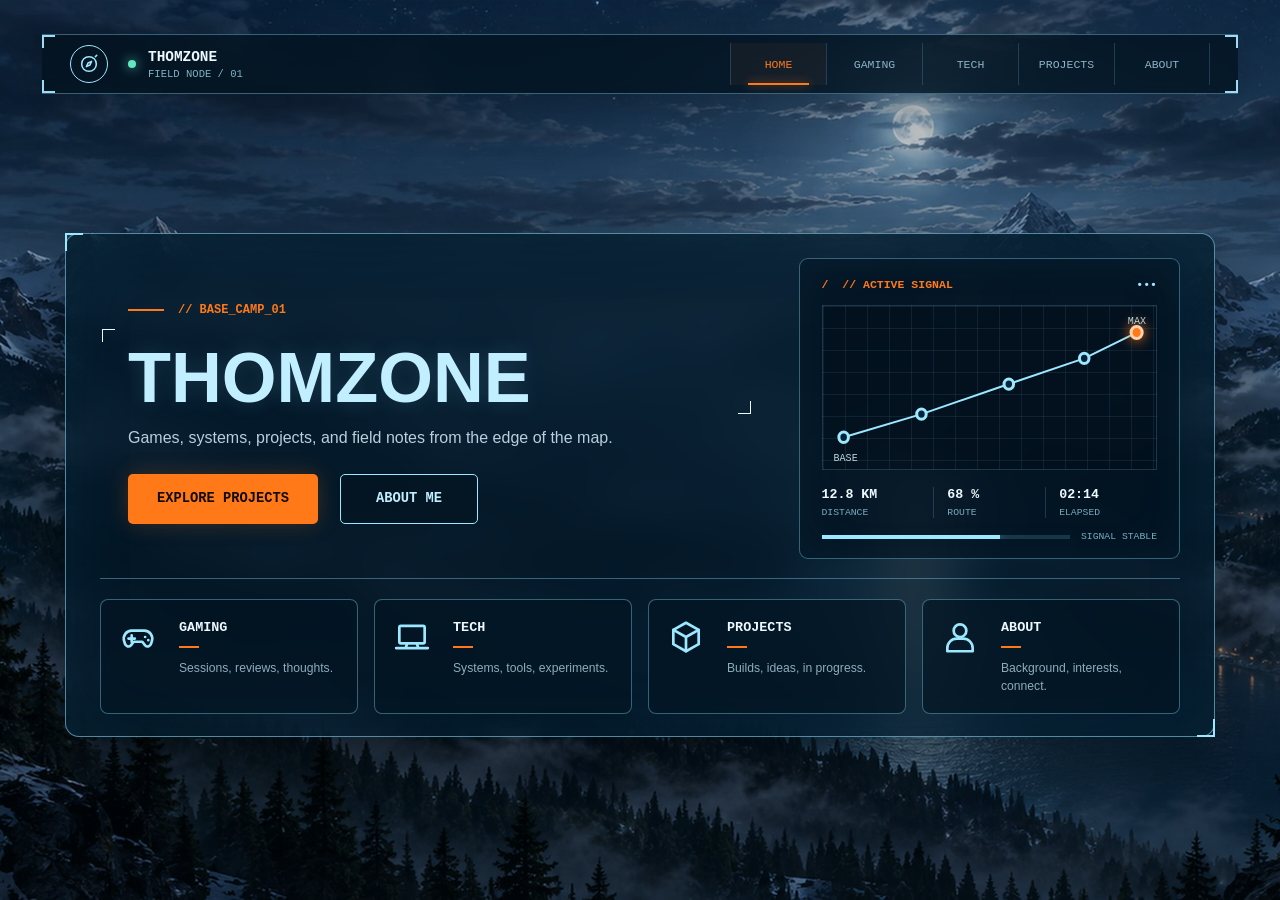
==== index.html @ c73ed646 "Add files via upload" ====
<!doctype html>
<html lang="en">
  <head>
    <meta charset="UTF-8" />
    <meta name="viewport" content="width=device-width, initial-scale=1" />
    <meta name="theme-color" content="#03111d" />
    <meta name="description" content="Thomzone - games, systems, projects, and field notes." />
    <link rel="icon" type="image/svg+xml" href="favicon.svg" />
    <link rel="stylesheet" href="styles.css" />
    <title>Thomzone</title>
  </head>
  <body>
    <div class="background" aria-hidden="true">
      <video class="background__video" autoplay muted loop playsinline preload="auto" poster="background-poster.webp">
        <source src="background.webm" type="video/webm" />
        <source src="background.mp4" type="video/mp4" />
      </video>
      <div class="background__overlay"></div>
    </div>

    <header class="site-header">
      <i class="frame-corner frame-corner--tl" aria-hidden="true"></i>
      <i class="frame-corner frame-corner--tr" aria-hidden="true"></i>
      <i class="frame-corner frame-corner--bl" aria-hidden="true"></i>
      <i class="frame-corner frame-corner--br" aria-hidden="true"></i>

      <a class="brand" href="index.html" aria-label="Thomzone, home">
        <span class="brand__mark" aria-hidden="true">
          <svg viewBox="0 0 24 24"><circle cx="12" cy="12" r="8" /><path d="m14.8 9.2-1.7 3.9-3.9 1.7 1.7-3.9 3.9-1.7Z" /><path d="M19 4l1.5-1.5" /></svg>
        </span>
        <span class="brand__status" aria-hidden="true"></span>
        <span class="brand__copy"><strong>Thomzone</strong><small>Field node / 01</small></span>
      </a>

      <nav class="main-nav" aria-label="Main navigation">
        <a class="main-nav__link is-active" href="index.html" aria-current="page">Home</a>
        <a class="main-nav__link" href="gaming.html">Gaming</a>
        <a class="main-nav__link" href="tech.html">Tech</a>
        <a class="main-nav__link" href="projects.html">Projects</a>
        <a class="main-nav__link" href="about.html">About</a>
      </nav>
    </header>

    <main class="page-content">
      <section class="hero-section">
        <div class="command-panel">
          <i class="panel-corner panel-corner--tl" aria-hidden="true"></i>
          <i class="panel-corner panel-corner--br" aria-hidden="true"></i>

          <div class="command-panel__top">
            <div class="hero-copy">
              <p class="kicker"><span></span>// Base_Camp_01</p>
              <div class="hero-title-frame">
                <i aria-hidden="true"></i>
                <h1><span>Thomzone</span></h1>
              </div>
              <p class="hero-intro">Games, systems, projects, and field notes from the edge of the map.</p>
              <div class="hero-actions">
                <a class="button button--primary" href="projects.html">Explore projects</a>
                <a class="button button--secondary" href="about.html">About me</a>
              </div>
            </div>

            <aside class="signal-panel" aria-label="Active signal">
              <div class="signal-panel__heading">
                <p>/ &nbsp;// Active signal</p>
                <span aria-hidden="true">•••</span>
              </div>

              <div class="signal-graph" aria-label="Signal chart rising from base to maximum">
                <span class="signal-graph__label signal-graph__label--base">Base</span>
                <span class="signal-graph__label signal-graph__label--max">Max</span>
                <svg viewBox="0 0 420 190" preserveAspectRatio="none" aria-hidden="true">
                  <path class="signal-graph__path" d="M26 153 L124 126 L234 91 L329 61 L395 31" />
                  <circle cx="26" cy="153" r="6" />
                  <circle cx="124" cy="126" r="6" />
                  <circle cx="234" cy="91" r="6" />
                  <circle cx="329" cy="61" r="6" />
                  <circle class="signal-graph__point--hot" cx="395" cy="31" r="7" />
                </svg>
              </div>

              <dl class="signal-stats">
                <div><dt>12.8 km</dt><dd>Distance</dd></div>
                <div><dt>68 %</dt><dd>Route</dd></div>
                <div><dt>02:14</dt><dd>Elapsed</dd></div>
              </dl>

              <div class="signal-progress"><span></span></div>
              <p class="signal-progress__label">Signal stable</p>
            </aside>
          </div>

          <div class="command-panel__divider"></div>

          <nav class="portal-grid" aria-label="Explore areas">
            <a class="portal-card" href="gaming.html">
              <svg aria-hidden="true" viewBox="0 0 24 24"><path d="M8 8h8a5 5 0 0 1 4.8 6.4l-.6 2a2.2 2.2 0 0 1-3.7.9L14.7 15H9.3l-1.8 2.3a2.2 2.2 0 0 1-3.7-.9l-.6-2A5 5 0 0 1 8 8Z" /><path d="M8 11v4M6 13h4M16.5 12h.01M18.5 14h.01" /></svg>
              <div><h2>Gaming</h2><span></span><p>Sessions, reviews, thoughts.</p></div>
            </a>
            <a class="portal-card" href="tech.html">
              <svg aria-hidden="true" viewBox="0 0 24 24"><rect x="4" y="5" width="16" height="11" rx="1" /><path d="M2 19h20M9 16l-1 3M15 16l1 3" /></svg>
              <div><h2>Tech</h2><span></span><p>Systems, tools, experiments.</p></div>
            </a>
            <a class="portal-card" href="projects.html">
              <svg aria-hidden="true" viewBox="0 0 24 24"><path d="m12 3 8 4.5v9L12 21l-8-4.5v-9L12 3Z" /><path d="m4 7.5 8 4.5 8-4.5M12 12v9" /></svg>
              <div><h2>Projects</h2><span></span><p>Builds, ideas, in progress.</p></div>
            </a>
            <a class="portal-card" href="about.html">
              <svg aria-hidden="true" viewBox="0 0 24 24"><circle cx="12" cy="8" r="4" /><path d="M4 21v-2a6 6 0 0 1 6-6h4a6 6 0 0 1 6 6v2H4Z" /></svg>
              <div><h2>About</h2><span></span><p>Background, interests, connect.</p></div>
            </a>
          </nav>
        </div>
      </section>

    </main>

    <script src="script.js"></script>
  </body>
</html>
---- styles.css ----
:root {
  color-scheme: dark;
  font-family: "Segoe UI", Arial, sans-serif;
  color: #eef8ff;
  background: #020b13;
  font-synthesis: none;
  --orange: #ff7919;
  --cyan: #9ce8ff;
  --cyan-muted: #73a9bd;
  --ink: #03111d;
  --line: rgb(125 204 237 / 42%);
  --line-soft: rgb(125 204 237 / 20%);
  --page-width: 1150px;
  --header-height: 60px;
}

* {
  box-sizing: border-box;
  letter-spacing: 0;
}

html {
  min-width: 320px;
  scroll-behavior: smooth;
  scroll-padding-top: 116px;
}

body {
  min-width: 320px;
  min-height: 100vh;
  margin: 0;
  overflow-x: hidden;
  color: #eef8ff;
  background: var(--ink);
}

a {
  color: inherit;
  text-decoration: none;
  -webkit-tap-highlight-color: transparent;
}

svg {
  display: block;
  width: 1.5rem;
  height: 1.5rem;
  fill: none;
  stroke: currentColor;
  stroke-linecap: round;
  stroke-linejoin: round;
  stroke-width: 1.7;
}

.background {
  position: fixed;
  inset: 0;
  z-index: 0;
  overflow: hidden;
  background: #03111d url("background-poster.webp") center / cover no-repeat;
}

.background__video {
  width: 100%;
  height: 100%;
  object-fit: cover;
  opacity: 0;
  transition: opacity 500ms ease;
}

.background__video.is-ready {
  opacity: 1;
}

.background__overlay {
  position: absolute;
  inset: 0;
  pointer-events: none;
  background: linear-gradient(180deg, rgb(1 12 23 / 18%), rgb(1 10 18 / 43%));
}

.site-header {
  position: fixed;
  top: 34px;
  right: 42px;
  left: 42px;
  z-index: 100;
  display: grid;
  grid-template-columns: minmax(280px, 1fr) auto;
  align-items: center;
  min-height: var(--header-height);
  padding: 8px 28px;
  border-top: 1px solid var(--line);
  border-bottom: 1px solid var(--line);
  background: rgb(3 18 30 / 78%);
  box-shadow: 0 15px 50px rgb(0 0 0 / 20%);
  backdrop-filter: blur(16px) saturate(120%);
  transition: background-color 180ms ease, box-shadow 180ms ease;
}

.site-header.is-scrolled {
  background: rgb(3 17 29 / 95%);
  box-shadow: 0 15px 50px rgb(0 0 0 / 42%);
}

.frame-corner {
  position: absolute;
  width: 13px;
  height: 13px;
  pointer-events: none;
}

.frame-corner--tl {
  top: 0;
  left: 0;
  border-top: 2px solid #9bddf5;
  border-left: 2px solid #9bddf5;
}

.frame-corner--tr {
  top: 0;
  right: 0;
  border-top: 2px solid #9bddf5;
  border-right: 2px solid #9bddf5;
}

.frame-corner--bl {
  bottom: 0;
  left: 0;
  border-bottom: 2px solid #9bddf5;
  border-left: 2px solid #9bddf5;
}

.frame-corner--br {
  right: 0;
  bottom: 0;
  border-right: 2px solid #9bddf5;
  border-bottom: 2px solid #9bddf5;
}

.brand {
  display: inline-flex;
  align-items: center;
  width: max-content;
  min-width: 0;
  gap: 12px;
}

.brand__mark {
  display: grid;
  flex: 0 0 auto;
  place-items: center;
  width: 38px;
  height: 38px;
  border: 1px solid var(--cyan);
  border-radius: 50%;
  color: var(--cyan);
}

.brand__mark svg {
  width: 22px;
  height: 22px;
}

.brand__status {
  width: 8px;
  height: 8px;
  margin-left: 8px;
  border-radius: 50%;
  background: #62e7c3;
  box-shadow: 0 0 12px rgb(98 231 195 / 90%);
}

.brand__copy {
  display: grid;
  gap: 3px;
}

.brand__copy strong,
.brand__copy small,
.main-nav__link,
.kicker,
.signal-panel__heading,
.signal-stats,
.signal-progress__label,
.portal-card h2,
.section-code,
.data-grid span {
  font-family: Consolas, "Courier New", monospace;
  text-transform: uppercase;
}

.brand__copy strong {
  font-size: 0.9rem;
}

.brand__copy small {
  color: #7fb2c5;
  font-size: 0.66rem;
}

.main-nav {
  display: flex;
  align-items: stretch;
  align-self: stretch;
}

.main-nav__link {
  position: relative;
  display: grid;
  place-items: center;
  min-width: 96px;
  padding: 0 18px;
  border-left: 1px solid var(--line-soft);
  color: #8db2c4;
  font-size: 0.72rem;
  transition: color 160ms ease, background-color 160ms ease;
}

.main-nav__link:last-child {
  border-right: 1px solid var(--line-soft);
}

.main-nav__link::after {
  content: "";
  position: absolute;
  right: 17px;
  bottom: 0;
  left: 17px;
  height: 2px;
  background: transparent;
}

.main-nav__link:hover,
.main-nav__link:focus-visible,
.main-nav__link.is-active {
  color: var(--orange);
  background: rgb(255 121 25 / 5%);
  outline: none;
}

.main-nav__link.is-active::after {
  background: var(--orange);
  box-shadow: 0 0 10px rgb(255 121 25 / 65%);
}

.page-content {
  position: relative;
  z-index: 1;
  width: 100%;
}

.page-section {
  scroll-margin-top: 116px;
}

.hero-section {
  display: grid;
  align-items: center;
  min-height: 100svh;
  padding: 140px 20px 70px;
}

.command-panel {
  position: relative;
  width: min(var(--page-width), 100%);
  margin: 0 auto;
  padding: 24px 34px 22px;
  border: 1px solid rgb(139 217 248 / 58%);
  border-radius: 14px;
  background: rgb(3 24 39 / 78%);
  box-shadow: 0 28px 80px rgb(0 0 0 / 36%), inset 0 0 80px rgb(55 150 191 / 8%);
  backdrop-filter: blur(20px) saturate(118%);
}

.panel-corner {
  position: absolute;
  width: 18px;
  height: 18px;
  pointer-events: none;
}

.panel-corner--tl {
  top: -1px;
  left: -1px;
  border-top: 2px solid var(--cyan);
  border-left: 2px solid var(--cyan);
}

.panel-corner--br {
  right: -1px;
  bottom: -1px;
  border-right: 2px solid var(--cyan);
  border-bottom: 2px solid var(--cyan);
}

.command-panel__top {
  display: grid;
  grid-template-columns: minmax(0, 1.62fr) minmax(340px, 0.95fr);
  gap: 48px;
  align-items: stretch;
}

.hero-copy {
  display: flex;
  flex-direction: column;
  justify-content: center;
  min-width: 0;
  padding: 12px 0 2px 28px;
}

.kicker {
  display: flex;
  align-items: center;
  gap: 14px;
  margin: 0 0 20px;
  color: var(--orange);
  font-size: 0.75rem;
  font-weight: 700;
}

.kicker span {
  width: 36px;
  height: 2px;
  background: var(--orange);
}

.hero-title-frame {
  position: relative;
  padding-left: 0;
}

.hero-title-frame::before,
.hero-title-frame::after,
.hero-title-frame i::before,
.hero-title-frame i::after {
  content: "";
  position: absolute;
  width: 12px;
  height: 12px;
  border-color: #a6e4fb;
  pointer-events: none;
}

.hero-title-frame::before {
  top: -8px;
  left: -26px;
  border-top: 1px solid;
  border-left: 1px solid;
}

.hero-title-frame::after {
  right: 0;
  bottom: -5px;
  border-right: 1px solid;
  border-bottom: 1px solid;
}

.hero-title-frame h1 {
  margin: 0;
  font-family: "Bahnschrift", "Arial Black", Arial, sans-serif;
  font-size: 4.4rem;
  font-weight: 800;
  line-height: 0.9;
  text-transform: uppercase;
  text-shadow: 0 0 20px rgb(148 226 255 / 15%);
}

.hero-title-frame h1 span {
  display: block;
}

.hero-title-frame h1 span:last-child {
  margin-top: 9px;
  color: #c2efff;
}

.hero-intro {
  margin: 16px 0 0;
  color: #b8d0dc;
  font-size: 1rem;
  line-height: 1.6;
}

.hero-actions {
  display: flex;
  flex-wrap: wrap;
  gap: 22px;
  margin-top: 23px;
}

.button {
  display: inline-flex;
  align-items: center;
  justify-content: center;
  min-width: 138px;
  min-height: 50px;
  padding: 0 28px;
  border: 1px solid transparent;
  border-radius: 5px;
  font-family: Consolas, "Courier New", monospace;
  font-size: 0.86rem;
  font-weight: 700;
  text-transform: uppercase;
  transition: transform 160ms ease, background-color 160ms ease, border-color 160ms ease;
}

.button:hover,
.button:focus-visible {
  transform: translateY(-2px);
  outline: none;
}

.button--primary {
  color: #120b06;
  background: var(--orange);
  box-shadow: 0 0 22px rgb(255 121 25 / 23%);
}

.button--primary:hover,
.button--primary:focus-visible {
  background: #ff974e;
}

.button--secondary {
  border-color: var(--cyan);
  color: #bfeeff;
  background: rgb(4 20 33 / 62%);
}

.button--secondary:hover,
.button--secondary:focus-visible {
  background: rgb(126 218 251 / 10%);
}

.signal-panel {
  min-width: 0;
  padding: 19px 22px 16px;
  border: 1px solid var(--line);
  border-radius: 9px;
  background: rgb(3 19 31 / 68%);
  box-shadow: inset 0 0 50px rgb(55 150 191 / 6%);
}

.signal-panel__heading {
  display: flex;
  align-items: center;
  justify-content: space-between;
  color: var(--orange);
  font-size: 0.72rem;
  font-weight: 700;
}

.signal-panel__heading p {
  margin: 0;
}

.signal-panel__heading span {
  color: var(--cyan);
}

.signal-graph {
  position: relative;
  height: 165px;
  margin-top: 14px;
  overflow: hidden;
  border: 1px solid var(--line-soft);
  background-color: rgb(2 15 25 / 50%);
  background-image: linear-gradient(rgb(125 204 237 / 9%) 1px, transparent 1px), linear-gradient(90deg, rgb(125 204 237 / 9%) 1px, transparent 1px);
  background-size: 22px 22px;
}

.signal-graph svg {
  position: absolute;
  inset: 0;
  width: 100%;
  height: 100%;
}

.signal-graph__path {
  fill: none;
  stroke: var(--cyan);
  stroke-width: 2;
  vector-effect: non-scaling-stroke;
}

.signal-graph circle {
  fill: #062238;
  stroke: var(--cyan);
  stroke-width: 3;
  vector-effect: non-scaling-stroke;
}

.signal-graph .signal-graph__point--hot {
  fill: var(--orange);
  stroke: #ffd1ad;
  filter: drop-shadow(0 0 8px var(--orange));
}

.signal-graph__label {
  position: absolute;
  z-index: 2;
  color: #bbd4df;
  font-family: Consolas, "Courier New", monospace;
  font-size: 0.63rem;
  text-transform: uppercase;
}

.signal-graph__label--base {
  bottom: 5px;
  left: 11px;
}

.signal-graph__label--max {
  top: 10px;
  right: 10px;
}

.signal-stats {
  display: grid;
  grid-template-columns: repeat(3, 1fr);
  margin: 17px 0 0;
}

.signal-stats div {
  padding: 0 13px;
  border-left: 1px solid var(--line-soft);
}

.signal-stats div:first-child {
  padding-left: 0;
  border-left: 0;
}

.signal-stats dt {
  font-size: 0.83rem;
  font-weight: 700;
}

.signal-stats dd {
  margin: 5px 0 0;
  color: #78aabd;
  font-size: 0.61rem;
}

.signal-progress {
  width: 74%;
  height: 4px;
  margin-top: 17px;
  overflow: hidden;
  background: rgb(125 204 237 / 18%);
}

.signal-progress span {
  display: block;
  width: 72%;
  height: 100%;
  background: var(--cyan);
  box-shadow: 0 0 8px rgb(156 232 255 / 44%);
}

.signal-progress__label {
  float: right;
  margin: -8px 0 0;
  color: #79adc0;
  font-size: 0.61rem;
}

.command-panel__divider {
  height: 1px;
  margin: 19px 0 20px;
  background: var(--line);
}

.portal-grid {
  display: grid;
  grid-template-columns: repeat(4, 1fr);
  gap: 16px;
}

.portal-card {
  display: grid;
  grid-template-columns: 44px minmax(0, 1fr);
  gap: 16px;
  min-height: 104px;
  padding: 18px;
  border: 1px solid var(--line);
  border-radius: 8px;
  background: rgb(3 21 35 / 68%);
  transition: border-color 160ms ease, background-color 160ms ease, transform 160ms ease;
}

.portal-card:hover,
.portal-card:focus-visible {
  transform: translateY(-3px);
  border-color: var(--cyan);
  background: rgb(9 42 62 / 82%);
  outline: none;
}

.portal-card > svg {
  width: 38px;
  height: 38px;
  color: var(--cyan);
}

.portal-card h2 {
  margin: 2px 0 0;
  font-size: 0.84rem;
}

.portal-card div > span {
  display: block;
  width: 20px;
  height: 2px;
  margin-top: 11px;
  background: var(--orange);
}

.portal-card p {
  margin: 12px 0 0;
  color: #8eadbc;
  font-size: 0.76rem;
  line-height: 1.45;
}

.portal-card > b {
  display: grid;
  place-items: center;
  width: 38px;
  height: 38px;
  border: 1px solid var(--line);
  border-radius: 50%;
  color: var(--cyan);
  font-family: Consolas, "Courier New", monospace;
  font-size: 0.72rem;
}

.portal-card.is-current {
  border-color: var(--orange);
  background: rgb(40 29 24 / 72%);
}

.portal-card.is-current > b {
  border-color: var(--orange);
  color: var(--orange);
}

.inner-page-panel {
  padding-top: 32px;
}

.inner-page-grid {
  display: grid;
  grid-template-columns: minmax(0, 1.55fr) minmax(320px, 0.85fr);
  gap: 54px;
  align-items: stretch;
  min-height: 292px;
}

.inner-page-copy {
  display: flex;
  flex-direction: column;
  justify-content: center;
  padding: 18px 28px;
}

.inner-page-copy h1 {
  margin: 0;
  color: #d4f3ff;
  font-family: "Bahnschrift", "Arial Black", Arial, sans-serif;
  font-size: 4.4rem;
  font-weight: 800;
  line-height: 0.95;
  text-transform: uppercase;
  text-shadow: 0 0 20px rgb(148 226 255 / 16%);
}

.inner-page-lead {
  max-width: 650px;
  margin: 18px 0 0;
  color: #b8d0dc;
  font-size: 1rem;
  line-height: 1.7;
}

.tag-row {
  display: flex;
  flex-wrap: wrap;
  gap: 9px;
  margin-top: 25px;
}

.tag-row span {
  padding: 7px 10px;
  border: 1px solid var(--line-soft);
  border-radius: 4px;
  color: #85b8cb;
  background: rgb(4 20 32 / 54%);
  font-family: Consolas, "Courier New", monospace;
  font-size: 0.67rem;
  text-transform: uppercase;
}

.data-panel {
  min-width: 0;
  padding: 24px;
  border: 1px solid var(--line);
  border-radius: 9px;
  background: rgb(3 19 31 / 68%);
  box-shadow: inset 0 0 50px rgb(55 150 191 / 6%);
}

.data-panel__heading {
  display: flex;
  align-items: center;
  justify-content: space-between;
  gap: 18px;
  color: var(--orange);
  font-family: Consolas, "Courier New", monospace;
  font-size: 0.7rem;
  font-weight: 700;
  text-transform: uppercase;
}

.data-panel__heading p {
  margin: 0;
}

.data-panel__heading span {
  color: #64e6c3;
}

.data-panel h2 {
  margin: 33px 0 0;
  color: #d8f4ff;
  font-family: "Bahnschrift", "Arial Black", Arial, sans-serif;
  font-size: 1.45rem;
  text-transform: uppercase;
}

.data-list {
  margin: 28px 0 0;
  border-top: 1px solid var(--line-soft);
}

.data-list div {
  display: flex;
  align-items: center;
  justify-content: space-between;
  gap: 20px;
  padding: 13px 0;
  border-bottom: 1px solid var(--line-soft);
}

.data-list dt,
.data-list dd {
  margin: 0;
  font-family: Consolas, "Courier New", monospace;
  font-size: 0.72rem;
  text-transform: uppercase;
}

.data-list dt {
  color: #779eaf;
}

.data-list dd {
  color: #c9e7f2;
  font-weight: 700;
}

.data-panel .signal-progress {
  width: 100%;
  margin-top: 24px;
}

.content-section {
  width: min(var(--page-width), calc(100% - 40px));
  min-height: 52svh;
  margin: 0 auto 40px;
  padding: 54px;
  border: 1px solid var(--line);
  border-radius: 10px;
  background: rgb(3 23 37 / 86%);
  box-shadow: 0 25px 70px rgb(0 0 0 / 28%);
  backdrop-filter: blur(18px);
}

.section-code {
  margin: 0 0 14px;
  color: var(--orange);
  font-size: 0.75rem;
}

.content-section > h2 {
  margin: 0;
  font-family: "Bahnschrift", "Arial Black", Arial, sans-serif;
  font-size: 2.5rem;
  text-transform: uppercase;
}

.data-grid {
  display: grid;
  grid-template-columns: repeat(2, 1fr);
  gap: 18px;
  margin-top: 40px;
}

.data-grid article {
  min-height: 150px;
  padding: 24px;
  border: 1px solid var(--line-soft);
  border-radius: 8px;
  background: rgb(4 20 32 / 58%);
}

.data-grid span {
  color: var(--cyan);
  font-size: 0.7rem;
}

.data-grid h3 {
  margin: 36px 0 0;
  font-size: 1.1rem;
}

.data-grid p,
.about-copy {
  margin: 8px 0 0;
  color: #91adba;
  line-height: 1.6;
}

.about-copy {
  max-width: 650px;
  margin-top: 28px;
  font-size: 1.1rem;
}

@media (max-width: 1040px) {
  .site-header {
    top: 18px;
    right: 20px;
    left: 20px;
  }

  .main-nav__link {
    min-width: 80px;
    padding: 0 12px;
  }

  .command-panel__top {
    grid-template-columns: 1fr;
    gap: 30px;
  }

  .inner-page-grid {
    grid-template-columns: 1fr;
    gap: 30px;
  }

  .hero-title-frame h1 {
    font-size: 3.7rem;
  }

  .signal-panel {
    max-width: none;
  }

  .portal-grid {
    grid-template-columns: repeat(2, 1fr);
  }
}

@media (max-width: 760px) {
  html {
    scroll-padding-top: 132px;
  }

  .site-header {
    grid-template-columns: 1fr;
    gap: 8px;
    padding: 8px 14px 0;
  }

  .brand {
    padding-left: 2px;
  }

  .brand__mark {
    width: 34px;
    height: 34px;
  }

  .main-nav {
    width: 100%;
    overflow-x: auto;
    scrollbar-width: none;
  }

  .main-nav::-webkit-scrollbar {
    display: none;
  }

  .main-nav__link {
    flex: 1 0 auto;
    min-height: 40px;
  }

  .hero-section {
    padding-top: 150px;
  }

  .hero-copy {
    padding-left: 12px;
  }

  .hero-title-frame h1 {
    font-size: 3rem;
  }

  .command-panel {
    padding: 22px;
  }

  .page-section {
    scroll-margin-top: 132px;
  }
}

@media (max-width: 540px) {
  .site-header {
    top: 10px;
    right: 10px;
    left: 10px;
  }

  .brand__copy strong {
    font-size: 0.8rem;
  }

  .brand__copy small {
    font-size: 0.62rem;
  }

  .main-nav__link {
    min-width: 72px;
    padding: 0 9px;
    font-size: 0.65rem;
  }

  .hero-section {
    padding: 145px 12px 44px;
  }

  .command-panel {
    padding: 20px 15px;
    border-radius: 9px;
  }

  .hero-copy {
    padding: 5px 8px 0;
  }

  .kicker {
    font-size: 0.68rem;
  }

  .hero-title-frame h1 {
    font-size: 2.45rem;
  }

  .inner-page-copy {
    padding: 5px 8px 0;
  }

  .inner-page-copy h1 {
    font-size: 2.7rem;
  }

  .data-panel {
    padding: 18px;
  }

  .hero-title-frame::before {
    left: -8px;
  }

  .hero-intro {
    font-size: 0.96rem;
  }

  .hero-actions {
    gap: 10px;
  }

  .button {
    width: 100%;
  }

  .signal-panel {
    padding: 16px 13px;
  }

  .signal-graph {
    height: 150px;
  }

  .signal-stats dt {
    font-size: 0.72rem;
  }

  .signal-stats dd {
    font-size: 0.56rem;
  }

  .portal-grid,
  .data-grid {
    grid-template-columns: 1fr;
  }

  .portal-card {
    min-height: 96px;
  }

  .content-section {
    width: calc(100% - 24px);
    min-height: auto;
    padding: 32px 22px;
  }

  .content-section > h2 {
    font-size: 2rem;
  }
}

@media (prefers-reduced-motion: reduce) {
  html {
    scroll-behavior: auto;
  }

  .background__video {
    display: none;
  }

  *,
  *::before,
  *::after {
    transition-duration: 0.01ms !important;
  }
}
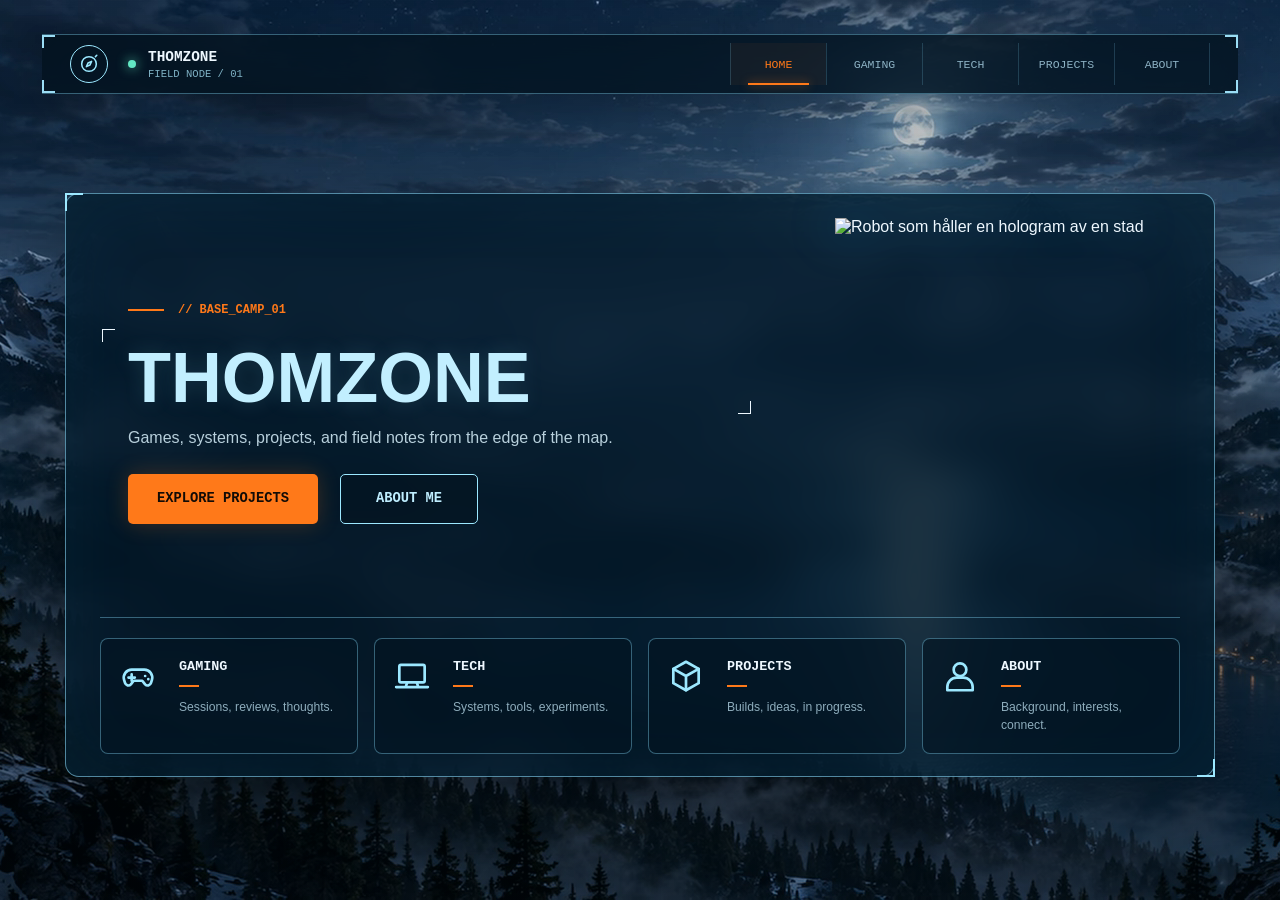
==== commit c1e7fbba: "ändrade index.html" ====
--- a/index.html
+++ b/index.html
@@ -4,14 +4,25 @@
     <meta charset="UTF-8" />
     <meta name="viewport" content="width=device-width, initial-scale=1" />
     <meta name="theme-color" content="#03111d" />
-    <meta name="description" content="Thomzone - games, systems, projects, and field notes." />
+    <meta
+      name="description"
+      content="Thomzone - games, systems, projects, and field notes."
+    />
     <link rel="icon" type="image/svg+xml" href="favicon.svg" />
     <link rel="stylesheet" href="styles.css" />
     <title>Thomzone</title>
   </head>
   <body>
     <div class="background" aria-hidden="true">
-      <video class="background__video" autoplay muted loop playsinline preload="auto" poster="background-poster.webp">
+      <video
+        class="background__video"
+        autoplay
+        muted
+        loop
+        playsinline
+        preload="auto"
+        poster="background-poster.webp"
+      >
         <source src="background.webm" type="video/webm" />
         <source src="background.mp4" type="video/mp4" />
       </video>
@@ -26,14 +37,25 @@
 
       <a class="brand" href="index.html" aria-label="Thomzone, home">
         <span class="brand__mark" aria-hidden="true">
-          <svg viewBox="0 0 24 24"><circle cx="12" cy="12" r="8" /><path d="m14.8 9.2-1.7 3.9-3.9 1.7 1.7-3.9 3.9-1.7Z" /><path d="M19 4l1.5-1.5" /></svg>
+          <svg viewBox="0 0 24 24">
+            <circle cx="12" cy="12" r="8" />
+            <path d="m14.8 9.2-1.7 3.9-3.9 1.7 1.7-3.9 3.9-1.7Z" />
+            <path d="M19 4l1.5-1.5" />
+          </svg>
         </span>
         <span class="brand__status" aria-hidden="true"></span>
-        <span class="brand__copy"><strong>Thomzone</strong><small>Field node / 01</small></span>
+        <span class="brand__copy"
+          ><strong>Thomzone</strong><small>Field node / 01</small></span
+        >
       </a>
 
       <nav class="main-nav" aria-label="Main navigation">
-        <a class="main-nav__link is-active" href="index.html" aria-current="page">Home</a>
+        <a
+          class="main-nav__link is-active"
+          href="index.html"
+          aria-current="page"
+          >Home</a
+        >
         <a class="main-nav__link" href="gaming.html">Gaming</a>
         <a class="main-nav__link" href="tech.html">Tech</a>
         <a class="main-nav__link" href="projects.html">Projects</a>
@@ -54,40 +76,25 @@
                 <i aria-hidden="true"></i>
                 <h1><span>Thomzone</span></h1>
               </div>
-              <p class="hero-intro">Games, systems, projects, and field notes from the edge of the map.</p>
+              <p class="hero-intro">
+                Games, systems, projects, and field notes from the edge of the
+                map.
+              </p>
               <div class="hero-actions">
-                <a class="button button--primary" href="projects.html">Explore projects</a>
-                <a class="button button--secondary" href="about.html">About me</a>
+                <a class="button button--primary" href="projects.html"
+                  >Explore projects</a
+                >
+                <a class="button button--secondary" href="about.html"
+                  >About me</a
+                >
               </div>
             </div>
 
-            <aside class="signal-panel" aria-label="Active signal">
-              <div class="signal-panel__heading">
-                <p>/ &nbsp;// Active signal</p>
-                <span aria-hidden="true">•••</span>
-              </div>
-
-              <div class="signal-graph" aria-label="Signal chart rising from base to maximum">
-                <span class="signal-graph__label signal-graph__label--base">Base</span>
-                <span class="signal-graph__label signal-graph__label--max">Max</span>
-                <svg viewBox="0 0 420 190" preserveAspectRatio="none" aria-hidden="true">
-                  <path class="signal-graph__path" d="M26 153 L124 126 L234 91 L329 61 L395 31" />
-                  <circle cx="26" cy="153" r="6" />
-                  <circle cx="124" cy="126" r="6" />
-                  <circle cx="234" cy="91" r="6" />
-                  <circle cx="329" cy="61" r="6" />
-                  <circle class="signal-graph__point--hot" cx="395" cy="31" r="7" />
-                </svg>
-              </div>
-
-              <dl class="signal-stats">
-                <div><dt>12.8 km</dt><dd>Distance</dd></div>
-                <div><dt>68 %</dt><dd>Route</dd></div>
-                <div><dt>02:14</dt><dd>Elapsed</dd></div>
-              </dl>
-
-              <div class="signal-progress"><span></span></div>
-              <p class="signal-progress__label">Signal stable</p>
+            <aside class="hologram-panel" aria-label="Thomzone hologram">
+              <img
+                src="img\maskot\hologram.png"
+                alt="Robot som håller en hologram av en stad"
+              />
             </aside>
           </div>
 
@@ -95,25 +102,54 @@
 
           <nav class="portal-grid" aria-label="Explore areas">
             <a class="portal-card" href="gaming.html">
-              <svg aria-hidden="true" viewBox="0 0 24 24"><path d="M8 8h8a5 5 0 0 1 4.8 6.4l-.6 2a2.2 2.2 0 0 1-3.7.9L14.7 15H9.3l-1.8 2.3a2.2 2.2 0 0 1-3.7-.9l-.6-2A5 5 0 0 1 8 8Z" /><path d="M8 11v4M6 13h4M16.5 12h.01M18.5 14h.01" /></svg>
-              <div><h2>Gaming</h2><span></span><p>Sessions, reviews, thoughts.</p></div>
+              <svg aria-hidden="true" viewBox="0 0 24 24">
+                <path
+                  d="M8 8h8a5 5 0 0 1 4.8 6.4l-.6 2a2.2 2.2 0 0 1-3.7.9L14.7 15H9.3l-1.8 2.3a2.2 2.2 0 0 1-3.7-.9l-.6-2A5 5 0 0 1 8 8Z"
+                />
+                <path d="M8 11v4M6 13h4M16.5 12h.01M18.5 14h.01" />
+              </svg>
+              <div>
+                <h2>Gaming</h2>
+                <span></span>
+                <p>Sessions, reviews, thoughts.</p>
+              </div>
             </a>
             <a class="portal-card" href="tech.html">
-              <svg aria-hidden="true" viewBox="0 0 24 24"><rect x="4" y="5" width="16" height="11" rx="1" /><path d="M2 19h20M9 16l-1 3M15 16l1 3" /></svg>
-              <div><h2>Tech</h2><span></span><p>Systems, tools, experiments.</p></div>
+              <svg aria-hidden="true" viewBox="0 0 24 24">
+                <rect x="4" y="5" width="16" height="11" rx="1" />
+                <path d="M2 19h20M9 16l-1 3M15 16l1 3" />
+              </svg>
+              <div>
+                <h2>Tech</h2>
+                <span></span>
+                <p>Systems, tools, experiments.</p>
+              </div>
             </a>
             <a class="portal-card" href="projects.html">
-              <svg aria-hidden="true" viewBox="0 0 24 24"><path d="m12 3 8 4.5v9L12 21l-8-4.5v-9L12 3Z" /><path d="m4 7.5 8 4.5 8-4.5M12 12v9" /></svg>
-              <div><h2>Projects</h2><span></span><p>Builds, ideas, in progress.</p></div>
+              <svg aria-hidden="true" viewBox="0 0 24 24">
+                <path d="m12 3 8 4.5v9L12 21l-8-4.5v-9L12 3Z" />
+                <path d="m4 7.5 8 4.5 8-4.5M12 12v9" />
+              </svg>
+              <div>
+                <h2>Projects</h2>
+                <span></span>
+                <p>Builds, ideas, in progress.</p>
+              </div>
             </a>
             <a class="portal-card" href="about.html">
-              <svg aria-hidden="true" viewBox="0 0 24 24"><circle cx="12" cy="8" r="4" /><path d="M4 21v-2a6 6 0 0 1 6-6h4a6 6 0 0 1 6 6v2H4Z" /></svg>
-              <div><h2>About</h2><span></span><p>Background, interests, connect.</p></div>
+              <svg aria-hidden="true" viewBox="0 0 24 24">
+                <circle cx="12" cy="8" r="4" />
+                <path d="M4 21v-2a6 6 0 0 1 6-6h4a6 6 0 0 1 6 6v2H4Z" />
+              </svg>
+              <div>
+                <h2>About</h2>
+                <span></span>
+                <p>Background, interests, connect.</p>
+              </div>
             </a>
           </nav>
         </div>
       </section>
-
     </main>
 
     <script src="script.js"></script>
--- a/styles.css
+++ b/styles.css
@@ -94,7 +94,9 @@
   background: rgb(3 18 30 / 78%);
   box-shadow: 0 15px 50px rgb(0 0 0 / 20%);
   backdrop-filter: blur(16px) saturate(120%);
-  transition: background-color 180ms ease, box-shadow 180ms ease;
+  transition:
+    background-color 180ms ease,
+    box-shadow 180ms ease;
 }
 
 .site-header.is-scrolled {
@@ -213,7 +215,9 @@
   border-left: 1px solid var(--line-soft);
   color: #8db2c4;
   font-size: 0.72rem;
-  transition: color 160ms ease, background-color 160ms ease;
+  transition:
+    color 160ms ease,
+    background-color 160ms ease;
 }
 
 .main-nav__link:last-child {
@@ -268,7 +272,9 @@
   border: 1px solid rgb(139 217 248 / 58%);
   border-radius: 14px;
   background: rgb(3 24 39 / 78%);
-  box-shadow: 0 28px 80px rgb(0 0 0 / 36%), inset 0 0 80px rgb(55 150 191 / 8%);
+  box-shadow:
+    0 28px 80px rgb(0 0 0 / 36%),
+    inset 0 0 80px rgb(55 150 191 / 8%);
   backdrop-filter: blur(20px) saturate(118%);
 }
 
@@ -401,7 +407,10 @@
   font-size: 0.86rem;
   font-weight: 700;
   text-transform: uppercase;
-  transition: transform 160ms ease, background-color 160ms ease, border-color 160ms ease;
+  transition:
+    transform 160ms ease,
+    background-color 160ms ease,
+    border-color 160ms ease;
 }
 
 .button:hover,
@@ -465,7 +474,9 @@
   overflow: hidden;
   border: 1px solid var(--line-soft);
   background-color: rgb(2 15 25 / 50%);
-  background-image: linear-gradient(rgb(125 204 237 / 9%) 1px, transparent 1px), linear-gradient(90deg, rgb(125 204 237 / 9%) 1px, transparent 1px);
+  background-image:
+    linear-gradient(rgb(125 204 237 / 9%) 1px, transparent 1px),
+    linear-gradient(90deg, rgb(125 204 237 / 9%) 1px, transparent 1px);
   background-size: 22px 22px;
 }
 
@@ -586,7 +597,10 @@
   border: 1px solid var(--line);
   border-radius: 8px;
   background: rgb(3 21 35 / 68%);
-  transition: border-color 160ms ease, background-color 160ms ease, transform 160ms ease;
+  transition:
+    border-color 160ms ease,
+    background-color 160ms ease,
+    transform 160ms ease;
 }
 
 .portal-card:hover,
@@ -1049,3 +1063,31 @@
     transition-duration: 0.01ms !important;
   }
 }
+
+/* Hologram-bilden i hero-sektionen */
+.hologram-panel {
+  display: grid;
+  place-items: center;
+  min-width: 0;
+}
+
+.hologram-panel img {
+  display: block;
+  width: auto;
+  height: 380px;
+  max-width: 100%;
+  object-fit: contain;
+  filter: drop-shadow(0 0 24px rgb(0 170 255 / 35%));
+}
+
+@media (max-width: 1040px) {
+  .hologram-panel img {
+    height: 320px;
+  }
+}
+
+@media (max-width: 540px) {
+  .hologram-panel img {
+    height: 260px;
+  }
+}
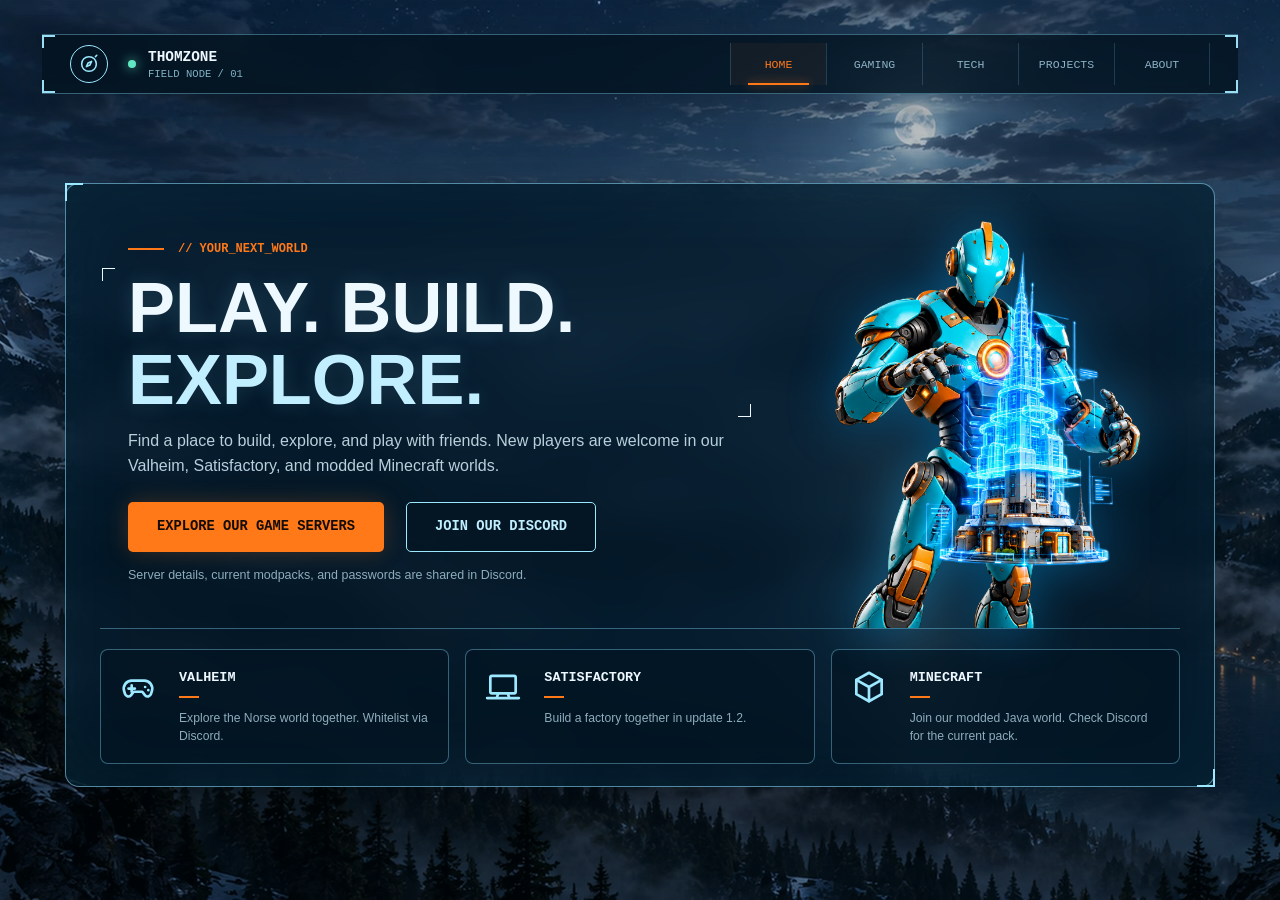
==== commit 7d84feb0: "Ändrade cursor och bilder" ====
--- a/index.html
+++ b/index.html
@@ -6,9 +6,19 @@
     <meta name="theme-color" content="#03111d" />
     <meta
       name="description"
-      content="Thomzone - games, systems, projects, and field notes."
+      content="Play, build, and explore together. Find Thomzone game servers, join our Discord, and discover our worlds."
     />
     <link rel="icon" type="image/svg+xml" href="favicon.svg" />
+    <script>
+      try {
+        if (!sessionStorage.getItem("thomzone-intro-seen") && !window.matchMedia("(prefers-reduced-motion: reduce)").matches) {
+          document.documentElement.classList.add("intro-playing");
+          sessionStorage.setItem("thomzone-intro-seen", "1");
+        }
+      } catch {
+        // Keep the page usable if session storage is unavailable.
+      }
+    </script>
     <link rel="stylesheet" href="styles.css" />
     <title>Thomzone</title>
   </head>
@@ -71,23 +81,32 @@
 
           <div class="command-panel__top">
             <div class="hero-copy">
-              <p class="kicker"><span></span>// Base_Camp_01</p>
+              <p class="kicker"><span></span>// YOUR_NEXT_WORLD</p>
               <div class="hero-title-frame">
                 <i aria-hidden="true"></i>
-                <h1><span>Thomzone</span></h1>
+                <h1><span>Play. Build.</span><span>Explore.</span></h1>
               </div>
               <p class="hero-intro">
-                Games, systems, projects, and field notes from the edge of the
-                map.
+                Find a place to build, explore, and play with friends. New
+                players are welcome in our Valheim, Satisfactory, and modded
+                Minecraft worlds.
               </p>
               <div class="hero-actions">
-                <a class="button button--primary" href="projects.html"
-                  >Explore projects</a
+                <a class="button button--primary" href="gaming.html"
+                  >Explore our game servers</a
                 >
-                <a class="button button--secondary" href="about.html"
-                  >About me</a
+                <a
+                  class="button button--secondary"
+                  href="https://discord.gg/8YXanDcGU"
+                  target="_blank"
+                  rel="noopener noreferrer"
+                  >Join our Discord</a
                 >
               </div>
+              <p class="hero-note">
+                Server details, current modpacks, and passwords are shared in
+                Discord.
+              </p>
             </div>
 
             <aside class="hologram-panel" aria-label="Thomzone hologram">
@@ -100,8 +119,8 @@
 
           <div class="command-panel__divider"></div>
 
-          <nav class="portal-grid" aria-label="Explore areas">
-            <a class="portal-card" href="gaming.html">
+          <nav class="portal-grid portal-grid--games" aria-label="Choose a game server">
+            <a class="portal-card" href="gaming.html#valheim">
               <svg aria-hidden="true" viewBox="0 0 24 24">
                 <path
                   d="M8 8h8a5 5 0 0 1 4.8 6.4l-.6 2a2.2 2.2 0 0 1-3.7.9L14.7 15H9.3l-1.8 2.3a2.2 2.2 0 0 1-3.7-.9l-.6-2A5 5 0 0 1 8 8Z"
@@ -109,42 +128,31 @@
                 <path d="M8 11v4M6 13h4M16.5 12h.01M18.5 14h.01" />
               </svg>
               <div>
-                <h2>Gaming</h2>
+                  <h2>Valheim</h2>
                 <span></span>
-                <p>Sessions, reviews, thoughts.</p>
+                  <p>Explore the Norse world together. Whitelist via Discord.</p>
               </div>
             </a>
-            <a class="portal-card" href="tech.html">
+            <a class="portal-card" href="gaming.html#satisfactory">
               <svg aria-hidden="true" viewBox="0 0 24 24">
                 <rect x="4" y="5" width="16" height="11" rx="1" />
                 <path d="M2 19h20M9 16l-1 3M15 16l1 3" />
               </svg>
               <div>
-                <h2>Tech</h2>
+                  <h2>Satisfactory</h2>
                 <span></span>
-                <p>Systems, tools, experiments.</p>
+                  <p>Build a factory together in update 1.2.</p>
               </div>
             </a>
-            <a class="portal-card" href="projects.html">
+            <a class="portal-card" href="gaming.html#minecraft">
               <svg aria-hidden="true" viewBox="0 0 24 24">
                 <path d="m12 3 8 4.5v9L12 21l-8-4.5v-9L12 3Z" />
                 <path d="m4 7.5 8 4.5 8-4.5M12 12v9" />
               </svg>
               <div>
-                <h2>Projects</h2>
+                  <h2>Minecraft</h2>
                 <span></span>
-                <p>Builds, ideas, in progress.</p>
-              </div>
-            </a>
-            <a class="portal-card" href="about.html">
-              <svg aria-hidden="true" viewBox="0 0 24 24">
-                <circle cx="12" cy="8" r="4" />
-                <path d="M4 21v-2a6 6 0 0 1 6-6h4a6 6 0 0 1 6 6v2H4Z" />
-              </svg>
-              <div>
-                <h2>About</h2>
-                <span></span>
-                <p>Background, interests, connect.</p>
+                  <p>Join our modded Java world. Check Discord for the current pack.</p>
               </div>
             </a>
           </nav>
@@ -152,6 +160,18 @@
       </section>
     </main>
 
+    <div class="intro-overlay" role="dialog" aria-modal="true" aria-label="Thomzone signal boot sequence">
+      <div class="intro-overlay__core" aria-hidden="true">
+        <span class="intro-overlay__orbit intro-overlay__orbit--outer"></span>
+        <span class="intro-overlay__orbit intro-overlay__orbit--inner"></span>
+        <span class="intro-overlay__spark intro-overlay__spark--one"></span>
+        <span class="intro-overlay__spark intro-overlay__spark--two"></span>
+        <span class="intro-overlay__core-mark">TZ</span>
+        <span class="intro-overlay__caption">Signal link established</span>
+      </div>
+      <button class="intro-overlay__skip" type="button">Skip intro <span aria-hidden="true">↗</span></button>
+    </div>
+
     <script src="script.js"></script>
   </body>
 </html>
--- a/styles.css
+++ b/styles.css
@@ -13,6 +13,202 @@
   --page-width: 1150px;
   --header-height: 60px;
 }
+ 
+/* Thomzone signal boot intro */
+@property --intro-hole {
+  syntax: "<length>";
+  inherits: false;
+  initial-value: 0px;
+}
+
+.intro-overlay {
+  display: none;
+}
+
+.intro-playing .intro-overlay {
+  position: fixed;
+  inset: 0;
+  z-index: 1000;
+  display: grid;
+  place-items: center;
+  overflow: hidden;
+  color: #d9f8ff;
+  background: #02070d;
+  -webkit-mask-image: radial-gradient(circle at 50% 50%, transparent 0 var(--intro-hole), #000 calc(var(--intro-hole) + 2px));
+  mask-image: radial-gradient(circle at 50% 50%, transparent 0 var(--intro-hole), #000 calc(var(--intro-hole) + 2px));
+  animation: intro-open 2.8s cubic-bezier(.65, 0, .24, 1) forwards;
+}
+
+.intro-overlay::before,
+.intro-overlay::after {
+  position: absolute;
+  inset: 0;
+  pointer-events: none;
+  content: "";
+}
+
+.intro-overlay::before {
+  background: radial-gradient(circle at center, transparent 0 12rem, rgb(2 7 13 / 84%) 32rem), repeating-linear-gradient(0deg, transparent 0 3px, rgb(107 218 255 / 4%) 4px 5px);
+}
+
+.intro-overlay::after {
+  inset: 22px;
+  border: 1px solid rgb(107 218 255 / 18%);
+  box-shadow: inset 0 0 70px rgb(29 154 207 / 8%), 0 0 70px rgb(29 154 207 / 8%);
+}
+
+.intro-overlay__core {
+  position: relative;
+  display: grid;
+  width: min(68vw, 390px);
+  aspect-ratio: 1;
+  place-items: center;
+  border: 1px solid rgb(124 224 255 / 32%);
+  border-radius: 50%;
+  background: radial-gradient(circle, rgb(45 155 197 / 18%), rgb(4 17 28 / 52%) 48%, transparent 70%);
+  box-shadow: 0 0 35px rgb(53 190 236 / 28%), inset 0 0 34px rgb(53 190 236 / 18%);
+  animation: intro-core 2.8s ease-in-out forwards;
+}
+
+.intro-overlay__core::before,
+.intro-overlay__core::after {
+  position: absolute;
+  width: 124%;
+  height: 1px;
+  background: linear-gradient(90deg, transparent, rgb(124 224 255 / 65%), transparent);
+  content: "";
+}
+
+.intro-overlay__core::after { transform: rotate(90deg); }
+
+.intro-overlay__orbit {
+  position: absolute;
+  border: 1px solid rgb(124 224 255 / 55%);
+  border-radius: 50%;
+}
+
+.intro-overlay__orbit--outer {
+  inset: -12%;
+  border-top-color: var(--orange);
+  border-right-color: transparent;
+  box-shadow: 0 0 18px rgb(255 121 25 / 55%);
+  animation: intro-spin 2.8s linear forwards;
+}
+
+.intro-overlay__orbit--inner {
+  inset: 13%;
+  border-bottom-color: var(--orange);
+  border-left-color: transparent;
+  box-shadow: inset 0 0 20px rgb(53 190 236 / 15%);
+  animation: intro-spin-reverse 2.8s linear forwards;
+}
+
+.intro-overlay__core-mark {
+  z-index: 1;
+  color: #e7fbff;
+  font: 700 clamp(2rem, 8vw, 4rem)/1 Consolas, "Courier New", monospace;
+  letter-spacing: .16em;
+  text-shadow: 0 0 25px #59d9ff;
+}
+
+.intro-overlay__caption {
+  position: absolute;
+  top: calc(100% + 42px);
+  color: #9ce8ff;
+  font: 600 .65rem/1.4 Consolas, "Courier New", monospace;
+  letter-spacing: .24em;
+  text-align: center;
+  text-transform: uppercase;
+  white-space: nowrap;
+}
+
+.intro-overlay__spark {
+  position: absolute;
+  width: 7px;
+  height: 7px;
+  border-radius: 50%;
+  background: #ff9b45;
+  box-shadow: 0 0 18px 5px rgb(255 121 25 / 68%);
+}
+
+.intro-overlay__spark--one {
+  top: 5%;
+  left: 22%;
+  animation: intro-spark 1.2s ease-out infinite alternate;
+}
+
+.intro-overlay__spark--two {
+  right: 8%;
+  bottom: 24%;
+  background: #9ce8ff;
+  box-shadow: 0 0 18px 5px rgb(71 208 255 / 65%);
+  animation: intro-spark 1.5s ease-in-out .2s infinite alternate-reverse;
+}
+
+.intro-overlay__skip {
+  position: absolute;
+  right: 42px;
+  bottom: 34px;
+  z-index: 2;
+  padding: 10px 14px;
+  border: 1px solid rgb(124 224 255 / 35%);
+  color: #c8f4ff;
+  background: rgb(3 18 30 / 70%);
+  font: 600 .68rem Consolas, "Courier New", monospace;
+  letter-spacing: .12em;
+  text-transform: uppercase;
+  cursor: pointer;
+}
+
+.intro-overlay__skip:hover,
+.intro-overlay__skip:focus-visible {
+  border-color: var(--orange);
+  outline: 2px solid transparent;
+  color: #fff;
+  box-shadow: 0 0 18px rgb(255 121 25 / 25%);
+}
+
+@keyframes intro-open {
+  0% { --intro-hole: 0px; }
+  62% { --intro-hole: 15vmin; }
+  100% { --intro-hole: 160vmax; }
+}
+
+@keyframes intro-core {
+  0%, 15% { opacity: 0; transform: scale(.55); }
+  38% { opacity: 1; transform: scale(1); }
+  76% { opacity: 1; transform: scale(1.08); }
+  100% { opacity: 0; transform: scale(1.45); }
+}
+
+@keyframes intro-spin { to { transform: rotate(420deg); } }
+@keyframes intro-spin-reverse { to { transform: rotate(-300deg); } }
+@keyframes intro-spark { to { opacity: .35; transform: scale(.5); } }
+
+@media (max-width: 540px) {
+  .intro-overlay::after { inset: 12px; }
+  .intro-overlay__skip { right: 24px; bottom: 24px; }
+  .intro-overlay__caption { top: calc(100% + 30px); font-size: .55rem; }
+}
+
+@media (prefers-reduced-motion: reduce) {
+  .intro-playing .intro-overlay { display: none; }
+}
+
+@media (hover: hover) and (pointer: fine) {
+  body,
+  body * {
+    cursor: url("cursor.svg") 3 2, auto;
+  }
+
+  :where(a, button, [role="button"], input[type="button"], input[type="submit"], input[type="reset"], summary) {
+    cursor: url("cursor-link.svg") 3 2, pointer !important;
+  }
+
+  :where(input[type="text"], input[type="email"], input[type="search"], input[type="url"], input[type="password"], textarea, [contenteditable="true"]) {
+    cursor: text !important;
+  }
+}
 
 * {
   box-sizing: border-box;
@@ -20,13 +216,11 @@
 }
 
 html {
-  min-width: 320px;
   scroll-behavior: smooth;
   scroll-padding-top: 116px;
 }
 
 body {
-  min-width: 320px;
   min-height: 100vh;
   margin: 0;
   overflow-x: hidden;
@@ -394,6 +588,13 @@
   margin-top: 23px;
 }
 
+.hero-note {
+  margin: 14px 0 0;
+  color: #8eadbc;
+  font-size: 0.78rem;
+  line-height: 1.5;
+}
+
 .button {
   display: inline-flex;
   align-items: center;
@@ -588,6 +789,10 @@
   gap: 16px;
 }
 
+.portal-grid--games {
+  grid-template-columns: repeat(3, minmax(0, 1fr));
+}
+
 .portal-card {
   display: grid;
   grid-template-columns: 44px minmax(0, 1fr);
@@ -744,6 +949,13 @@
   color: #64e6c3;
 }
 
+.data-panel__note {
+  margin: 14px 0 0;
+  color: #91adba;
+  font-size: 0.78rem;
+  line-height: 1.55;
+}
+
 .data-panel h2 {
   margin: 33px 0 0;
   color: #d8f4ff;
@@ -786,6 +998,149 @@
 .data-panel .signal-progress {
   width: 100%;
   margin-top: 24px;
+}
+
+.about-mascot {
+  position: relative;
+  align-self: center;
+  margin: 0;
+}
+
+.about-mascot img {
+  position: relative;
+  z-index: 1;
+  height: 340px;
+  filter: drop-shadow(0 0 24px rgb(0 170 255 / 35%));
+}
+
+.about-mascot__overlay {
+  position: absolute;
+  z-index: 2;
+  bottom: 0;
+  left: 50%;
+  width: auto;
+  height: 420px;
+  overflow: visible;
+  transform: translateX(-50%);
+  pointer-events: none;
+}
+
+.about-hub-summary {
+  display: grid;
+  grid-template-columns: repeat(3, minmax(0, 1fr));
+  margin: 18px 0 0;
+  padding: 14px 0;
+  border-top: 1px solid var(--line-soft);
+  border-bottom: 1px solid var(--line-soft);
+}
+
+.about-hub-summary div {
+  padding: 0 20px;
+  border-left: 1px solid var(--line-soft);
+}
+
+.about-hub-summary div:first-child {
+  padding-left: 0;
+  border-left: 0;
+}
+
+.about-hub-summary dt {
+  color: var(--orange);
+  font-family: Consolas, "Courier New", monospace;
+  font-size: 0.66rem;
+  font-weight: 700;
+  text-transform: uppercase;
+}
+
+.about-hub-summary dd {
+  margin: 7px 0 0;
+  color: #c9e7f2;
+  font-family: Consolas, "Courier New", monospace;
+  font-size: 0.75rem;
+  font-weight: 700;
+}
+
+.about-info__intro,
+.about-contact > div > p:last-child {
+  max-width: 760px;
+  color: #b8d0dc;
+  line-height: 1.7;
+}
+
+.about-info > h2,
+.about-contact h2 {
+  margin: 0;
+  color: #d8f4ff;
+  font-family: "Bahnschrift", "Arial Black", Arial, sans-serif;
+  font-size: 1.8rem;
+  text-transform: uppercase;
+}
+
+.about-info__intro {
+  margin: 12px 0 0;
+}
+
+.about-features {
+  display: grid;
+  grid-template-columns: repeat(3, minmax(0, 1fr));
+  gap: 16px;
+  margin-top: 24px;
+}
+
+.about-feature {
+  min-width: 0;
+  padding: 20px;
+  border: 1px solid var(--line);
+  border-radius: 8px;
+  background: rgb(3 21 35 / 68%);
+}
+
+.about-feature > span {
+  color: var(--orange);
+  font-family: Consolas, "Courier New", monospace;
+  font-size: 0.68rem;
+  font-weight: 700;
+}
+
+.about-feature h3 {
+  margin: 14px 0 8px;
+  color: #d8f4ff;
+  font-size: 1.05rem;
+}
+
+.about-feature p {
+  margin: 0;
+  color: #a9c4d0;
+  font-size: 0.9rem;
+  line-height: 1.65;
+}
+
+.about-games-link {
+  margin-top: 22px;
+}
+
+.about-contact {
+  display: flex;
+  align-items: center;
+  justify-content: space-between;
+  gap: 30px;
+}
+
+.about-contact > div > p:last-child {
+  margin: 10px 0 0;
+}
+
+.about-contact__links {
+  display: flex;
+  flex-wrap: wrap;
+  justify-content: flex-end;
+  gap: 12px;
+}
+
+.about-contact__links .button {
+  min-width: 0;
+  padding: 0 18px;
+  font-size: 0.75rem;
 }
 
 .content-section {
@@ -873,6 +1228,23 @@
     gap: 30px;
   }
 
+  .about-mascot {
+    justify-self: center;
+  }
+
+  .about-mascot__overlay {
+    height: 320px;
+  }
+
+  .about-contact {
+    align-items: flex-start;
+    flex-direction: column;
+  }
+
+  .about-contact__links {
+    justify-content: flex-start;
+  }
+
   .hero-title-frame h1 {
     font-size: 3.7rem;
   }
@@ -939,6 +1311,10 @@
 
   .page-section {
     scroll-margin-top: 132px;
+  }
+
+  .portal-grid--games {
+    grid-template-columns: 1fr;
   }
 }
 
@@ -958,9 +1334,9 @@
   }
 
   .main-nav__link {
-    min-width: 72px;
-    padding: 0 9px;
-    font-size: 0.65rem;
+    min-width: 50px;
+    padding: 0 4px;
+    font-size: 0.56rem;
   }
 
   .hero-section {
@@ -1031,6 +1407,37 @@
   .portal-grid,
   .data-grid {
     grid-template-columns: 1fr;
+  }
+
+  .about-features {
+    grid-template-columns: 1fr;
+  }
+
+  .about-hub-summary {
+    grid-template-columns: 1fr;
+    gap: 12px;
+  }
+
+  .about-hub-summary div,
+  .about-hub-summary div:first-child {
+    padding: 0;
+    border: 0;
+  }
+
+  .about-mascot img {
+    height: 280px;
+  }
+
+  .about-mascot__overlay {
+    height: 280px;
+  }
+
+  .about-contact__links {
+    width: 100%;
+  }
+
+  .about-contact__links .button {
+    width: 100%;
   }
 
   .portal-card {
@@ -1064,23 +1471,33 @@
   }
 }
 
-/* Hologram-bilden i hero-sektionen */
+/* ---------------------     Hologram-bilden i hero-sektionen     --------------------- */
+/* Hologram-bilden: fötterna står på linjen */
 .hologram-panel {
-  display: grid;
-  place-items: center;
+  display: flex;
+  align-items: flex-end;
+  justify-content: center;
+  align-self: end;
   min-width: 0;
+  margin-bottom: -19px;
 }
 
 .hologram-panel img {
   display: block;
   width: auto;
-  height: 380px;
+  height: 420px;
   max-width: 100%;
   object-fit: contain;
   filter: drop-shadow(0 0 24px rgb(0 170 255 / 35%));
 }
 
+/* På smala skärmar staplas allt, så den negativa marginalen tas bort */
 @media (max-width: 1040px) {
+  .hologram-panel {
+    align-self: auto;
+    margin-bottom: 0;
+  }
+
   .hologram-panel img {
     height: 320px;
   }
@@ -1090,4 +1507,12 @@
   .hologram-panel img {
     height: 260px;
   }
-}
+
+  .about-mascot img {
+    height: 280px;
+  }
+
+  .about-mascot__overlay {
+    height: 280px;
+  }
+}
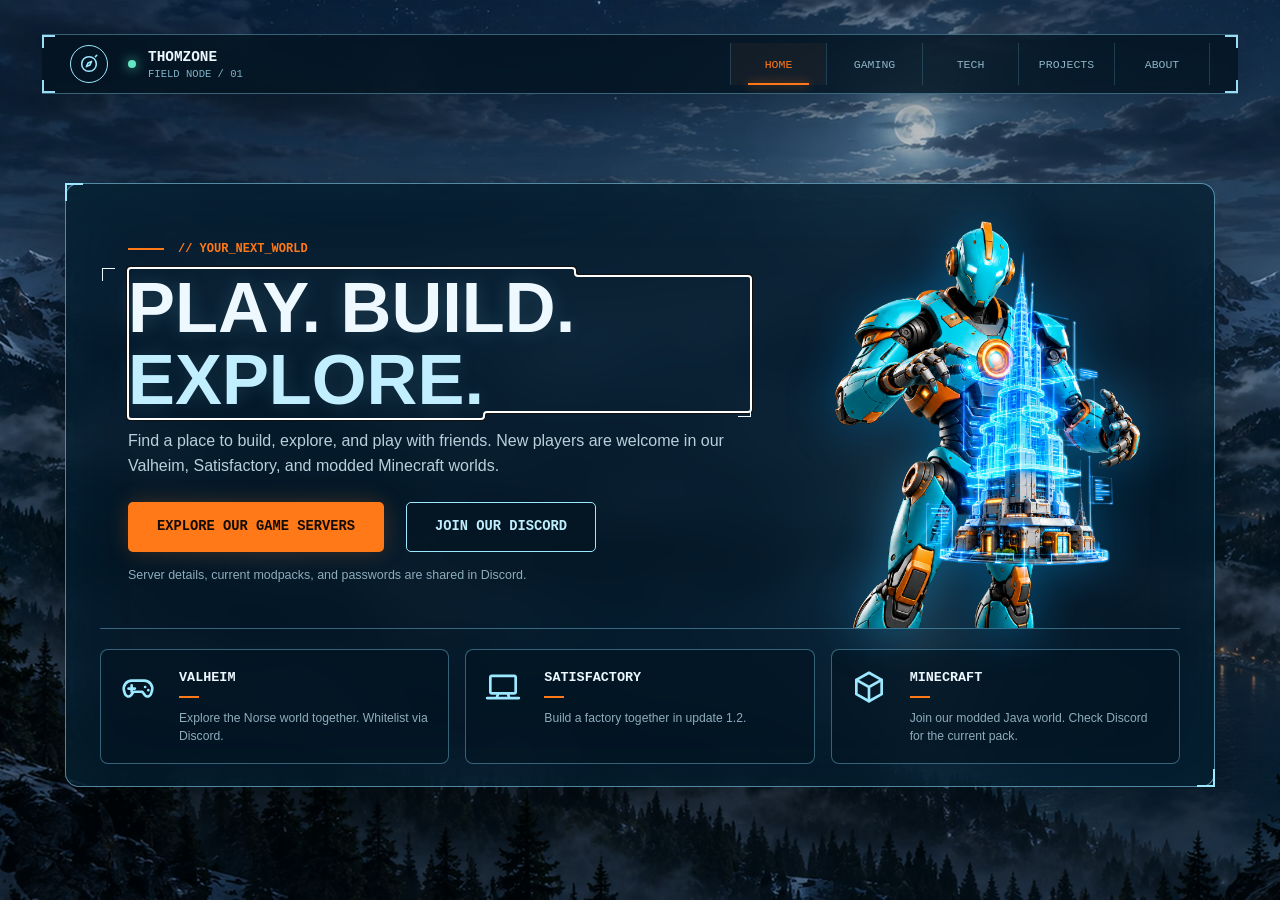
==== commit 7c206ac7: "UPPLOAD ALL" ====
--- a/index.html
+++ b/index.html
@@ -20,6 +20,7 @@
       }
     </script>
     <link rel="stylesheet" href="styles.css" />
+    <link rel="stylesheet" href="gaming.css" />
     <title>Thomzone</title>
   </head>
   <body>
@@ -111,7 +112,7 @@
 
             <aside class="hologram-panel" aria-label="Thomzone hologram">
               <img
-                src="img\maskot\hologram.png"
+                src="img/maskot/hologram.png"
                 alt="Robot som håller en hologram av en stad"
               />
             </aside>
--- a/styles.css
+++ b/styles.css
@@ -216,6 +216,8 @@
 }
 
 html {
+  /* Always show the vertical scrollbar, including on short pages. */
+  overflow-y: scroll;
   scroll-behavior: smooth;
   scroll-padding-top: 116px;
 }
@@ -1516,3 +1518,30 @@
     height: 280px;
   }
 }
+
+/* The shared shell stays mounted; only these cached page panels move. */
+[hidden] { display: none !important; }
+.page-flow {
+  position: relative;
+  z-index: 1;
+  display: flow-root;
+  overflow: clip;
+  min-height: 100svh;
+}
+.page-flow > .page-content { margin: 0; }
+.page-flow > .flow-outgoing {
+  position: absolute;
+  inset: 0 0 auto;
+  pointer-events: none;
+}
+.page-flow.is-transitioning { pointer-events: none; }
+.flow-status {
+  position: fixed;
+  width: 1px;
+  height: 1px;
+  padding: 0;
+  overflow: hidden;
+  clip-path: inset(50%);
+  white-space: nowrap;
+}
+.page-content:focus { outline: none; }
--- a/gaming.css
+++ b/gaming.css
@@ -0,0 +1,518 @@
+/* Gaming-sidan: kompletterar styles.css */
+
+.gaming-hero {
+  grid-template-columns: minmax(0, 1.2fr) minmax(0, 1fr);
+  gap: 32px;
+  align-items: center;
+}
+
+.gaming-mascot {
+  display: grid;
+  place-items: center;
+  min-width: 0;
+}
+
+.gaming-mascot img {
+  display: block;
+  width: 100%;
+  max-width: 460px;
+  height: auto;
+  border-radius: 10px;
+  filter: drop-shadow(0 0 20px rgb(0 170 255 / 18%));
+}
+
+@media (max-width: 1040px) {
+  .gaming-hero {
+    grid-template-columns: 1fr;
+    gap: 24px;
+  }
+}
+
+@media (max-width: 540px) {
+  .gaming-mascot img {
+    max-width: 360px;
+  }
+}
+
+/* Egna typsnitt per spel */
+.game-head .game-title {
+  margin: 0;
+  color: #eef8ff;
+  line-height: 1;
+}
+
+.game-head .game-title--satisfactory {
+  font-family: "Oxanium", sans-serif;
+  font-weight: 700;
+  font-size: clamp(2.2rem, 5vw, 3.4rem);
+  text-transform: uppercase;
+  letter-spacing: 0.04em;
+  text-shadow: 0 0 18px rgb(255 121 25 / 30%);
+}
+
+.game-head .game-title--valheim {
+  font-family: "MedievalSharp", cursive;
+  font-size: clamp(2.2rem, 5vw, 3.2rem);
+  color: #d8f4ff;
+  text-shadow: 0 0 18px rgb(156 232 255 / 25%);
+}
+
+.game-head .game-title--minecraft {
+  font-family: "Silkscreen", monospace;
+  font-size: clamp(1.9rem, 4.5vw, 3rem);
+  color: #9ce8ff;
+  text-shadow: 3px 3px 0 #0a2a3a;
+}
+
+.game-nav {
+  margin-top: 0;
+}
+
+.game-section {
+  width: min(var(--page-width), calc(100% - 40px));
+  margin: 0 auto 40px;
+  padding: 44px;
+  border: 1px solid var(--line);
+  border-radius: 10px;
+  background: rgb(3 23 37 / 86%);
+  box-shadow: 0 25px 70px rgb(0 0 0 / 28%);
+  backdrop-filter: blur(18px);
+  scroll-margin-top: 116px;
+}
+
+.game-head {
+  display: flex;
+  flex-wrap: wrap;
+  align-items: flex-end;
+  justify-content: space-between;
+  gap: 16px;
+  padding-bottom: 22px;
+  border-bottom: 1px solid var(--line-soft);
+}
+
+.game-head h2 {
+  margin: 0;
+  font-family: "Bahnschrift", "Arial Black", Arial, sans-serif;
+  font-size: 2.5rem;
+  text-transform: uppercase;
+}
+
+.game-head p {
+  margin: 8px 0 0;
+  color: #91adba;
+  line-height: 1.6;
+}
+
+.game-grid {
+  display: grid;
+  grid-template-columns: repeat(2, minmax(0, 1fr));
+  gap: 18px;
+  margin-top: 26px;
+}
+
+.card {
+  min-width: 0;
+  padding: 22px;
+  border: 1px solid var(--line-soft);
+  border-radius: 8px;
+  background: rgb(4 20 32 / 58%);
+}
+
+.card--wide {
+  grid-column: 1 / -1;
+}
+
+.card h3 {
+  margin: 0 0 14px;
+  color: var(--cyan);
+  font-family: Consolas, "Courier New", monospace;
+  font-size: 0.75rem;
+  text-transform: uppercase;
+}
+
+.card p {
+  margin: 0;
+  color: #b8d0dc;
+  line-height: 1.6;
+}
+
+.server-rules {
+  display: grid;
+  gap: 10px;
+  margin: 0;
+  padding-left: 20px;
+  color: #b8d0dc;
+  line-height: 1.6;
+}
+
+.server-rules li::marker {
+  color: var(--orange);
+}
+
+.server-rules__note {
+  margin-top: 18px !important;
+  color: #9ce8ff !important;
+}
+
+.card > .button {
+  margin-top: 16px;
+}
+
+/* Server */
+.status {
+  display: inline-flex;
+  align-items: center;
+  gap: 8px;
+  padding: 5px 10px;
+  border: 1px solid;
+  border-radius: 4px;
+  font-family: Consolas, "Courier New", monospace;
+  font-size: 0.7rem;
+  font-weight: 700;
+  text-transform: uppercase;
+}
+
+.status::before {
+  content: "";
+  width: 7px;
+  height: 7px;
+  border-radius: 50%;
+  background: currentColor;
+}
+
+.status--online {
+  color: #62e7c3;
+  border-color: rgb(98 231 195 / 60%);
+}
+
+.status--offline {
+  color: var(--orange);
+  border-color: rgb(255 121 25 / 60%);
+}
+
+.server-list {
+  margin: 0;
+}
+
+.server-list div {
+  display: flex;
+  align-items: center;
+  justify-content: space-between;
+  gap: 16px;
+  padding: 12px 0;
+  border-bottom: 1px solid var(--line-soft);
+}
+
+.server-list div:first-child {
+  padding-top: 0;
+}
+
+.server-list div:last-child {
+  border-bottom: 0;
+  padding-bottom: 0;
+}
+
+.server-list dt {
+  color: #779eaf;
+  font-family: Consolas, "Courier New", monospace;
+  font-size: 0.72rem;
+  text-transform: uppercase;
+}
+
+.server-list dd {
+  margin: 0;
+  color: #c9e7f2;
+  font-family: Consolas, "Courier New", monospace;
+  font-size: 0.8rem;
+  font-weight: 700;
+}
+
+.copy-btn {
+  margin-left: 10px;
+  padding: 5px 10px;
+  border: 1px solid var(--cyan);
+  border-radius: 4px;
+  background: transparent;
+  color: #bfeeff;
+  font-family: Consolas, "Courier New", monospace;
+  font-size: 0.66rem;
+  text-transform: uppercase;
+  cursor: pointer;
+}
+
+.copy-btn:hover,
+.copy-btn:focus-visible {
+  background: rgb(126 218 251 / 10%);
+  outline: none;
+}
+
+/* Discord-chatt */
+.chat {
+  display: grid;
+  gap: 12px;
+  min-width: 0;
+}
+
+.chat-msg {
+  min-width: 0;
+  padding: 10px 14px;
+  border-left: 2px solid var(--orange);
+  background: rgb(3 19 31 / 60%);
+  overflow-wrap: anywhere;
+}
+
+.chat-msg header {
+  display: flex;
+  flex-wrap: wrap;
+  justify-content: space-between;
+  gap: 12px;
+  margin-bottom: 4px;
+}
+
+.chat-msg strong {
+  color: #d8f4ff;
+  font-size: 0.86rem;
+}
+
+.chat-msg time {
+  color: #6f98a9;
+  font-family: Consolas, "Courier New", monospace;
+  font-size: 0.66rem;
+  overflow-wrap: anywhere;
+}
+
+.chat-msg p {
+  font-size: 0.92rem;
+}
+
+.chat-note {
+  margin: 14px 0 0;
+  color: #6f98a9;
+  font-family: Consolas, "Courier New", monospace;
+  font-size: 0.66rem;
+  text-transform: uppercase;
+}
+
+/* Bildgalleri */
+.gallery {
+  display: grid;
+  grid-template-columns: repeat(2, minmax(0, 1fr));
+  gap: 14px;
+  margin-top: 26px;
+}
+
+.gallery a {
+  display: block;
+  overflow: hidden;
+  border: 1px solid var(--line-soft);
+  border-radius: 6px;
+  transition:
+    border-color 160ms ease,
+    transform 160ms ease;
+}
+
+.gallery a:hover,
+.gallery a:focus-visible {
+  border-color: var(--cyan);
+  transform: translateY(-2px);
+  outline: none;
+}
+
+.gallery img {
+  display: block;
+  width: 100%;
+  height: auto;
+  aspect-ratio: 16 / 9;
+  object-fit: cover;
+}
+
+.gallery figure {
+  min-width: 0;
+  margin: 0;
+}
+
+.gallery figcaption {
+  padding: 8px 2px 0;
+  color: #9db9c6;
+  font-size: 0.75rem;
+  line-height: 1.45;
+}
+
+/* Mobil */
+@media (max-width: 760px) {
+  .game-section {
+    padding: 28px 20px;
+  }
+
+  .game-grid,
+  .gallery {
+    grid-template-columns: 1fr;
+  }
+
+  .game-head h2 {
+    font-size: 2rem;
+  }
+}
+
+@media (max-width: 540px) {
+  .game-section {
+    width: calc(100% - 24px);
+    padding: 24px 16px;
+  }
+
+  .gallery {
+    gap: 10px;
+  }
+}
+/* Färgmarkering per spel på navigationskorten */
+.portal-card--satisfactory {
+  --accent: #ff7919;
+}
+
+.portal-card--valheim {
+  --accent: #7fd08a;
+}
+
+.portal-card--minecraft {
+  --accent: #4fa3ff;
+}
+
+.portal-card[class*="portal-card--"] {
+  border-bottom: 3px solid var(--accent);
+}
+
+.portal-card[class*="portal-card--"]:hover,
+.portal-card[class*="portal-card--"]:focus-visible {
+  border-color: var(--accent);
+}
+
+.portal-card[class*="portal-card--"] h2 {
+  color: var(--accent);
+}
+/* Färgmarkering per spelsektion */
+#satisfactory {
+  --accent: #ff7919;
+}
+
+#valheim {
+  --accent: #7fd08a;
+}
+
+#minecraft {
+  --accent: #4fa3ff;
+}
+
+.game-section {
+  border-top: 3px solid var(--accent);
+}
+
+.game-section .section-code {
+  color: var(--accent);
+}
+
+/* Shared image viewer, available on every entry page. */
+
+      [hidden] {
+        display: none !important;
+      }
+
+      /* Lightbox */
+      .lightbox {
+        position: fixed;
+        inset: 0;
+        z-index: 200;
+        display: grid;
+        place-items: center;
+        padding: 60px 70px;
+        background: rgb(1 8 14 / 92%);
+        backdrop-filter: blur(6px);
+      }
+
+      .lightbox figure {
+        margin: 0;
+        display: grid;
+        justify-items: center;
+        gap: 12px;
+      }
+
+      .lightbox img {
+        display: block;
+        max-width: min(1600px, 100%);
+        max-height: 82vh;
+        width: auto;
+        height: auto;
+        border: 1px solid var(--line);
+        border-radius: 6px;
+        box-shadow: 0 25px 80px rgb(0 0 0 / 60%);
+      }
+
+      .lightbox figcaption {
+        color: #79adc0;
+        font-family: Consolas, "Courier New", monospace;
+        font-size: 0.72rem;
+        text-transform: uppercase;
+      }
+
+      .lightbox__btn {
+        position: absolute;
+        display: grid;
+        place-items: center;
+        width: 48px;
+        height: 48px;
+        border: 1px solid var(--cyan);
+        border-radius: 50%;
+        background: rgb(4 20 32 / 80%);
+        color: #bfeeff;
+        font-size: 1.6rem;
+        line-height: 1;
+        cursor: pointer;
+      }
+
+      .lightbox__btn:hover,
+      .lightbox__btn:focus-visible {
+        background: rgb(126 218 251 / 16%);
+        outline: none;
+      }
+
+      .lightbox__close {
+        top: 20px;
+        right: 20px;
+      }
+
+      .lightbox__prev {
+        top: 50%;
+        left: 16px;
+        transform: translateY(-50%);
+      }
+
+      .lightbox__next {
+        top: 50%;
+        right: 16px;
+        transform: translateY(-50%);
+      }
+
+      .gallery a {
+        cursor: zoom-in;
+      }
+
+      @media (max-width: 760px) {
+        .lightbox {
+          padding: 70px 12px 80px;
+        }
+
+        .lightbox__prev,
+        .lightbox__next {
+          top: auto;
+          bottom: 16px;
+          transform: none;
+        }
+
+        .lightbox__prev {
+          left: 16px;
+        }
+
+        .lightbox__next {
+          right: 16px;
+        }
+      }
+    
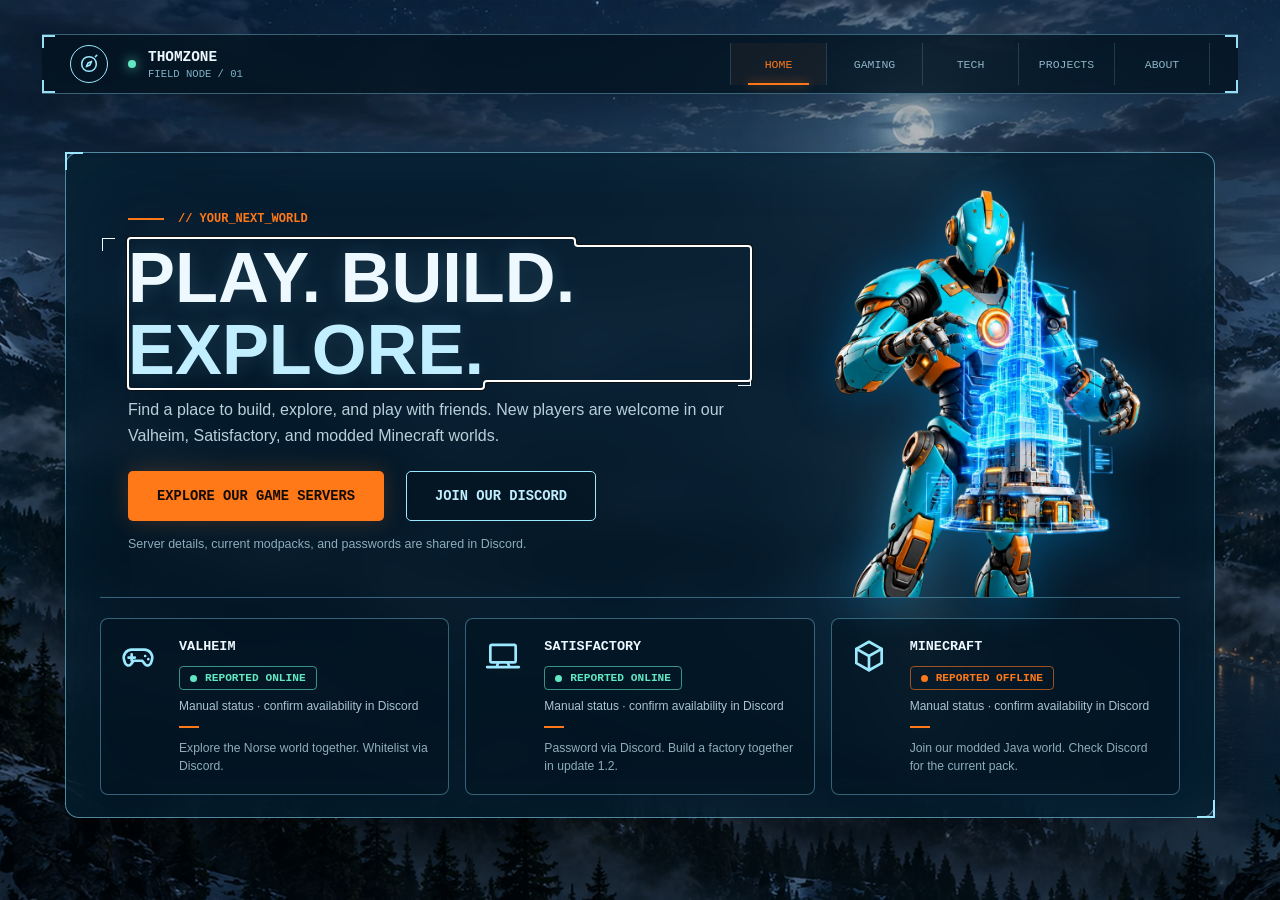
==== commit 97de51ae: "fixade overhaul" ====
--- a/index.html
+++ b/index.html
@@ -31,7 +31,7 @@
         muted
         loop
         playsinline
-        preload="auto"
+        preload="metadata"
         poster="background-poster.webp"
       >
         <source src="background.webm" type="video/webm" />
@@ -112,8 +112,8 @@
 
             <aside class="hologram-panel" aria-label="Thomzone hologram">
               <img
-                src="img/maskot/hologram.png"
-                alt="Robot som håller en hologram av en stad"
+                src="img/maskot/hologram.webp"
+                alt="Robot holding a hologram of a city"
               />
             </aside>
           </div>
@@ -130,6 +130,8 @@
               </svg>
               <div>
                   <h2>Valheim</h2>
+                <span class="status status--unknown server-status" data-server-status="valheim">Check Discord</span>
+                <small class="server-status-note" data-server-note="valheim">Live availability in Discord</small>
                 <span></span>
                   <p>Explore the Norse world together. Whitelist via Discord.</p>
               </div>
@@ -141,8 +143,10 @@
               </svg>
               <div>
                   <h2>Satisfactory</h2>
+                <span class="status status--unknown server-status" data-server-status="satisfactory">Check Discord</span>
+                <small class="server-status-note" data-server-note="satisfactory">Live availability in Discord</small>
                 <span></span>
-                  <p>Build a factory together in update 1.2.</p>
+                  <p>Password via Discord. Build a factory together in update 1.2.</p>
               </div>
             </a>
             <a class="portal-card" href="gaming.html#minecraft">
@@ -152,6 +156,8 @@
               </svg>
               <div>
                   <h2>Minecraft</h2>
+                <span class="status status--unknown server-status" data-server-status="minecraft">Check Discord</span>
+                <small class="server-status-note" data-server-note="minecraft">Live availability in Discord</small>
                 <span></span>
                   <p>Join our modded Java world. Check Discord for the current pack.</p>
               </div>
--- a/styles.css
+++ b/styles.css
@@ -36,7 +36,7 @@
   background: #02070d;
   -webkit-mask-image: radial-gradient(circle at 50% 50%, transparent 0 var(--intro-hole), #000 calc(var(--intro-hole) + 2px));
   mask-image: radial-gradient(circle at 50% 50%, transparent 0 var(--intro-hole), #000 calc(var(--intro-hole) + 2px));
-  animation: intro-open 2.8s cubic-bezier(.65, 0, .24, 1) forwards;
+  animation: intro-open 1s cubic-bezier(.65, 0, .24, 1) forwards;
 }
 
 .intro-overlay::before,
@@ -67,7 +67,7 @@
   border-radius: 50%;
   background: radial-gradient(circle, rgb(45 155 197 / 18%), rgb(4 17 28 / 52%) 48%, transparent 70%);
   box-shadow: 0 0 35px rgb(53 190 236 / 28%), inset 0 0 34px rgb(53 190 236 / 18%);
-  animation: intro-core 2.8s ease-in-out forwards;
+  animation: intro-core 1s ease-in-out forwards;
 }
 
 .intro-overlay__core::before,
@@ -92,7 +92,7 @@
   border-top-color: var(--orange);
   border-right-color: transparent;
   box-shadow: 0 0 18px rgb(255 121 25 / 55%);
-  animation: intro-spin 2.8s linear forwards;
+  animation: intro-spin 1s linear forwards;
 }
 
 .intro-overlay__orbit--inner {
@@ -100,7 +100,7 @@
   border-bottom-color: var(--orange);
   border-left-color: transparent;
   box-shadow: inset 0 0 20px rgb(53 190 236 / 15%);
-  animation: intro-spin-reverse 2.8s linear forwards;
+  animation: intro-spin-reverse 1s linear forwards;
 }
 
 .intro-overlay__core-mark {
@@ -1545,3 +1545,10 @@
   white-space: nowrap;
 }
 .page-content:focus { outline: none; }
+
+/* Status text keeps the decorative portal divider separate. */
+.portal-card .server-status { display: inline-flex; width: auto; height: auto; margin-top: 12px; background: transparent; }
+.portal-card .server-status-note { display: block; width: auto; height: auto; margin-top: 7px; background: transparent; color: #aac4d2; font-size: .75rem; line-height: 1.5; }
+.status--unknown { color: #aac4d2; border-color: #698899; }
+.game-head__status { display: grid; justify-items: start; gap: 8px; }
+.game-head__status small { max-width: 210px; color: #aac4d2; line-height: 1.5; }
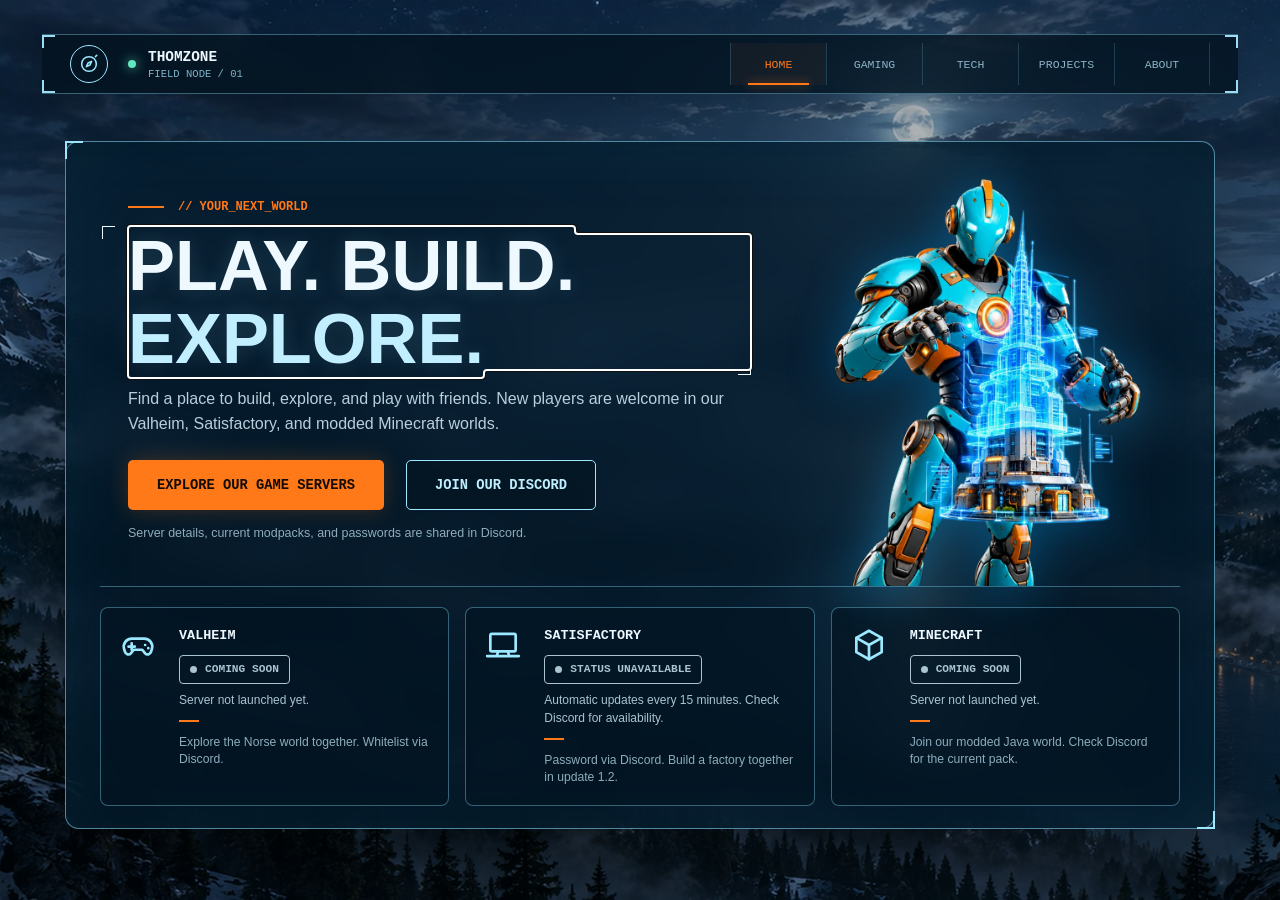
==== commit f47a9f76: "Show automatic game server status and player counts" ====
--- a/index.html
+++ b/index.html
@@ -130,8 +130,8 @@
               </svg>
               <div>
                   <h2>Valheim</h2>
-                <span class="status status--unknown server-status" data-server-status="valheim">Check Discord</span>
-                <small class="server-status-note" data-server-note="valheim">Live availability in Discord</small>
+                <span class="status status--unknown server-status" data-server-status="valheim" aria-live="polite">Coming soon</span>
+                <small class="server-status-note" data-server-note="valheim">Server not launched yet.</small>
                 <span></span>
                   <p>Explore the Norse world together. Whitelist via Discord.</p>
               </div>
@@ -143,8 +143,8 @@
               </svg>
               <div>
                   <h2>Satisfactory</h2>
-                <span class="status status--unknown server-status" data-server-status="satisfactory">Check Discord</span>
-                <small class="server-status-note" data-server-note="satisfactory">Live availability in Discord</small>
+                <span class="status status--unknown server-status" data-server-status="satisfactory" aria-live="polite">Checking status…</span>
+                <small class="server-status-note" data-server-note="satisfactory">Automatic updates every 15 minutes.</small>
                 <span></span>
                   <p>Password via Discord. Build a factory together in update 1.2.</p>
               </div>
@@ -156,8 +156,8 @@
               </svg>
               <div>
                   <h2>Minecraft</h2>
-                <span class="status status--unknown server-status" data-server-status="minecraft">Check Discord</span>
-                <small class="server-status-note" data-server-note="minecraft">Live availability in Discord</small>
+                <span class="status status--unknown server-status" data-server-status="minecraft" aria-live="polite">Coming soon</span>
+                <small class="server-status-note" data-server-note="minecraft">Server not launched yet.</small>
                 <span></span>
                   <p>Join our modded Java world. Check Discord for the current pack.</p>
               </div>
--- a/styles.css
+++ b/styles.css
@@ -1552,3 +1552,8 @@
 .status--unknown { color: #aac4d2; border-color: #698899; }
 .game-head__status { display: grid; justify-items: start; gap: 8px; }
 .game-head__status small { max-width: 210px; color: #aac4d2; line-height: 1.5; }
+
+/* Keep player counts readable within narrow game cards. */
+.server-status { max-width: 100%; line-height: 1.5; }
+.server-status::before { flex-shrink: 0; }
+.game-head__status { min-width: 0; max-width: 100%; }
